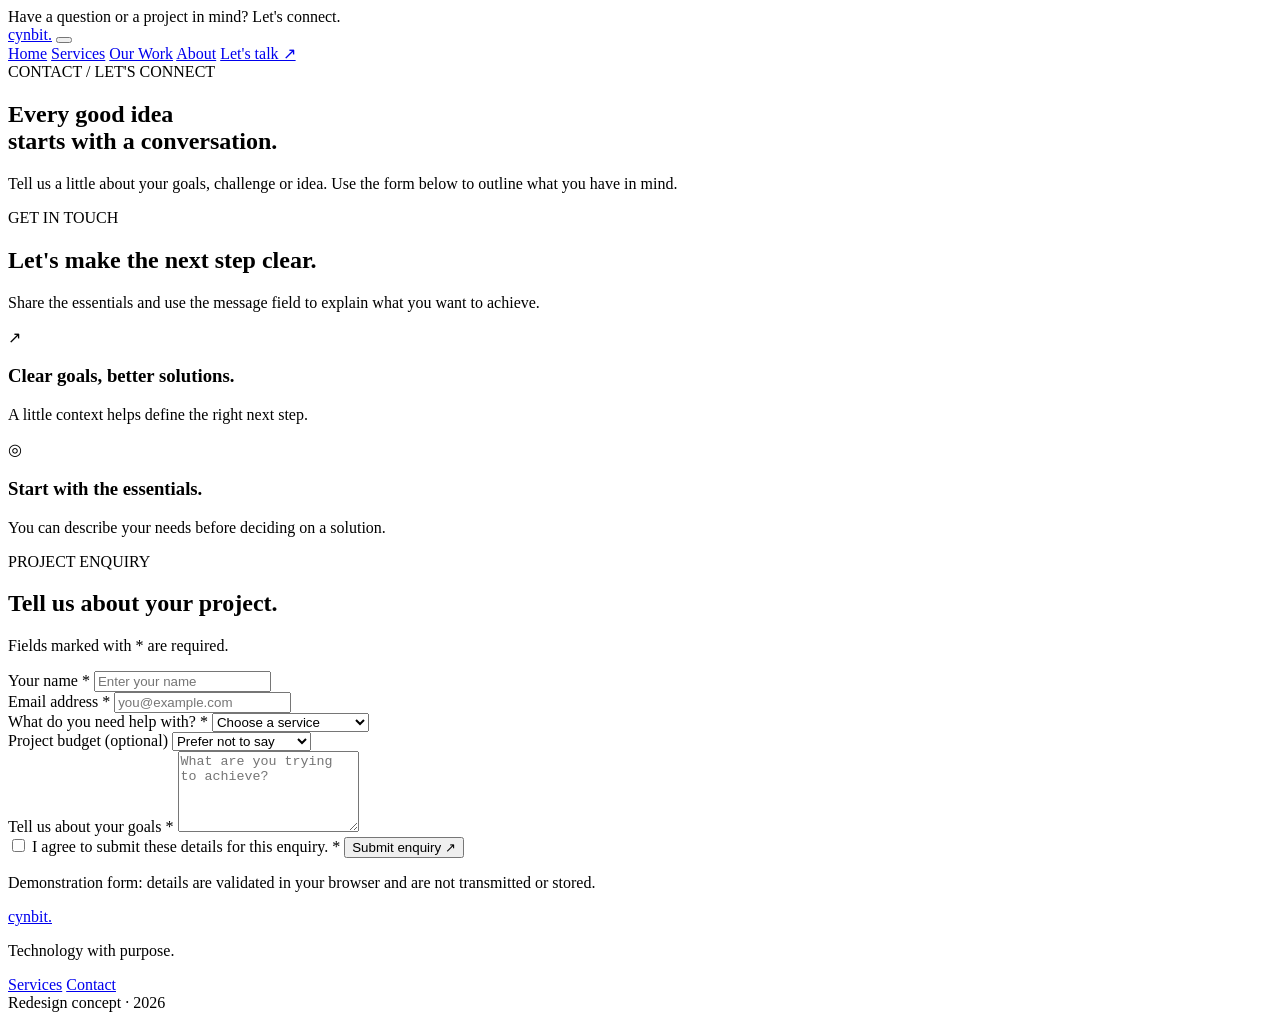
==== contact.html @ cee8443b "Add contact.html for project inquiries" ====
<!DOCTYPE html>
<html lang="en">
<head>
    <meta charset="UTF-8">
    <meta name="viewport" content="width=device-width, initial-scale=1.0">
    <meta name="description" content="Get in touch to discuss your project requirements.">
    <title>Contact | Cynbit Redesign</title>
    <link rel="preconnect" href="https://fonts.googleapis.com">
    <link rel="preconnect" href="https://fonts.gstatic.com" crossorigin>
    <link href="https://fonts.googleapis.com/css2?family=Inter:wght@400;500;600;700;800&display=swap" rel="stylesheet">
    <link rel="stylesheet" href="css/style.css">
    <script src="js/script.js" defer></script>
</head>
<body>

    <div class="announcement">
        Have a question or a project in mind? Let's connect.
    </div>

    <header class="site-header">
        <nav class="navbar container" aria-label="Main navigation">
            <a href="index.html" class="logo">cynbit<span>.</span></a>

            <button class="menu-toggle" aria-label="Open navigation"
                    aria-expanded="false" aria-controls="nav-links">
                <span></span><span></span>
            </button>

            <div class="nav-links" id="nav-links">
                <a href="index.html">Home</a>
                <a href="services.html">Services</a>
                <a href="index.html#projects">Our Work</a>
                <a href="index.html#about">About</a>
                <a href="contact.html" class="nav-cta active">Let's talk ↗</a>
            </div>
        </nav>
    </header>

    <main>
        <section class="inner-hero container contact-intro">
            <span class="section-label">CONTACT / LET'S CONNECT</span>
            <h1>Every good idea<br>starts with <span>a conversation.</span></h1>
            <p>
                Tell us a little about your goals, challenge or idea.
                Use the form below to outline what you have in mind.
            </p>
        </section>

        <section class="container contact-layout">
            <div class="contact-copy">
                <span class="section-label">GET IN TOUCH</span>
                <h2>Let's make the next step clear.</h2>
                <p>
                    Share the essentials and use the message field to explain
                    what you want to achieve.
                </p>

                <div class="contact-note">
                    <span class="contact-note-icon">↗</span>
                    <div>
                        <h3>Clear goals, better solutions.</h3>
                        <p>A little context helps define the right next step.</p>
                    </div>
                </div>

                <div class="contact-note">
                    <span class="contact-note-icon">◎</span>
                    <div>
                        <h3>Start with the essentials.</h3>
                        <p>You can describe your needs before deciding on a solution.</p>
                    </div>
                </div>
            </div>

            <form class="contact-form" id="contact-form">
                <div class="form-heading">
                    <span class="section-label">PROJECT ENQUIRY</span>
                    <h2>Tell us about your project.</h2>
                    <p>Fields marked with * are required.</p>
                </div>

                <div class="form-row">
                    <div class="form-group">
                        <label for="name">Your name *</label>
                        <input type="text" id="name" name="name"
                               placeholder="Enter your name"
                               autocomplete="name" minlength="2" required>
                    </div>

                    <div class="form-group">
                        <label for="email">Email address *</label>
                        <input type="email" id="email" name="email"
                               placeholder="you@example.com"
                               autocomplete="email" required>
                    </div>
                </div>

                <div class="form-group">
                    <label for="service">What do you need help with? *</label>
                    <select id="service" name="service" required>
                        <option value="">Choose a service</option>
                        <option value="AI & Automation">AI & Automation</option>
                        <option value="Software Development">Software Development</option>
                        <option value="Cloud & Infrastructure">Cloud & Infrastructure</option>
                        <option value="Digital Growth">Digital Growth</option>
                        <option value="Other">Other / Not sure yet</option>
                    </select>
                </div>

                <div class="form-group">
                    <label for="budget">Project budget (optional)</label>
                    <select id="budget" name="budget">
                        <option value="">Prefer not to say</option>
                        <option value="Under ₹25,000">Under ₹25,000</option>
                        <option value="₹25,000–₹1,00,000">₹25,000–₹1,00,000</option>
                        <option value="Above ₹1,00,000">Above ₹1,00,000</option>
                        <option value="To be discussed">To be discussed</option>
                    </select>
                </div>

                <div class="form-group">
                    <label for="message">Tell us about your goals *</label>
                    <textarea id="message" name="message" rows="5"
                              minlength="10"
                              placeholder="What are you trying to achieve?"
                              required></textarea>
                </div>

                <label class="consent-label">
                    <input type="checkbox" id="consent" name="consent" required>
                    <span>I agree to submit these details for this enquiry. *</span>
                </label>

                <button type="submit" class="btn btn-primary submit-btn">
                    Submit enquiry <span>↗</span>
                </button>

                <p class="form-status" id="form-status" role="status"
                   aria-live="polite"></p>
                <p class="form-disclaimer">
                    Demonstration form: details are validated in your browser
                    and are not transmitted or stored.
                </p>
            </form>
        </section>
    </main>

    <footer class="site-footer">
        <div class="container footer-inner">
            <a href="index.html" class="logo">cynbit<span>.</span></a>
            <p>Technology with purpose.</p>
            <div class="footer-links">
                <a href="services.html">Services</a>
                <a href="contact.html">Contact</a>
            </div>
            <span class="copyright">Redesign concept · 2026</span>
        </div>
    </footer>

</body>
</html>
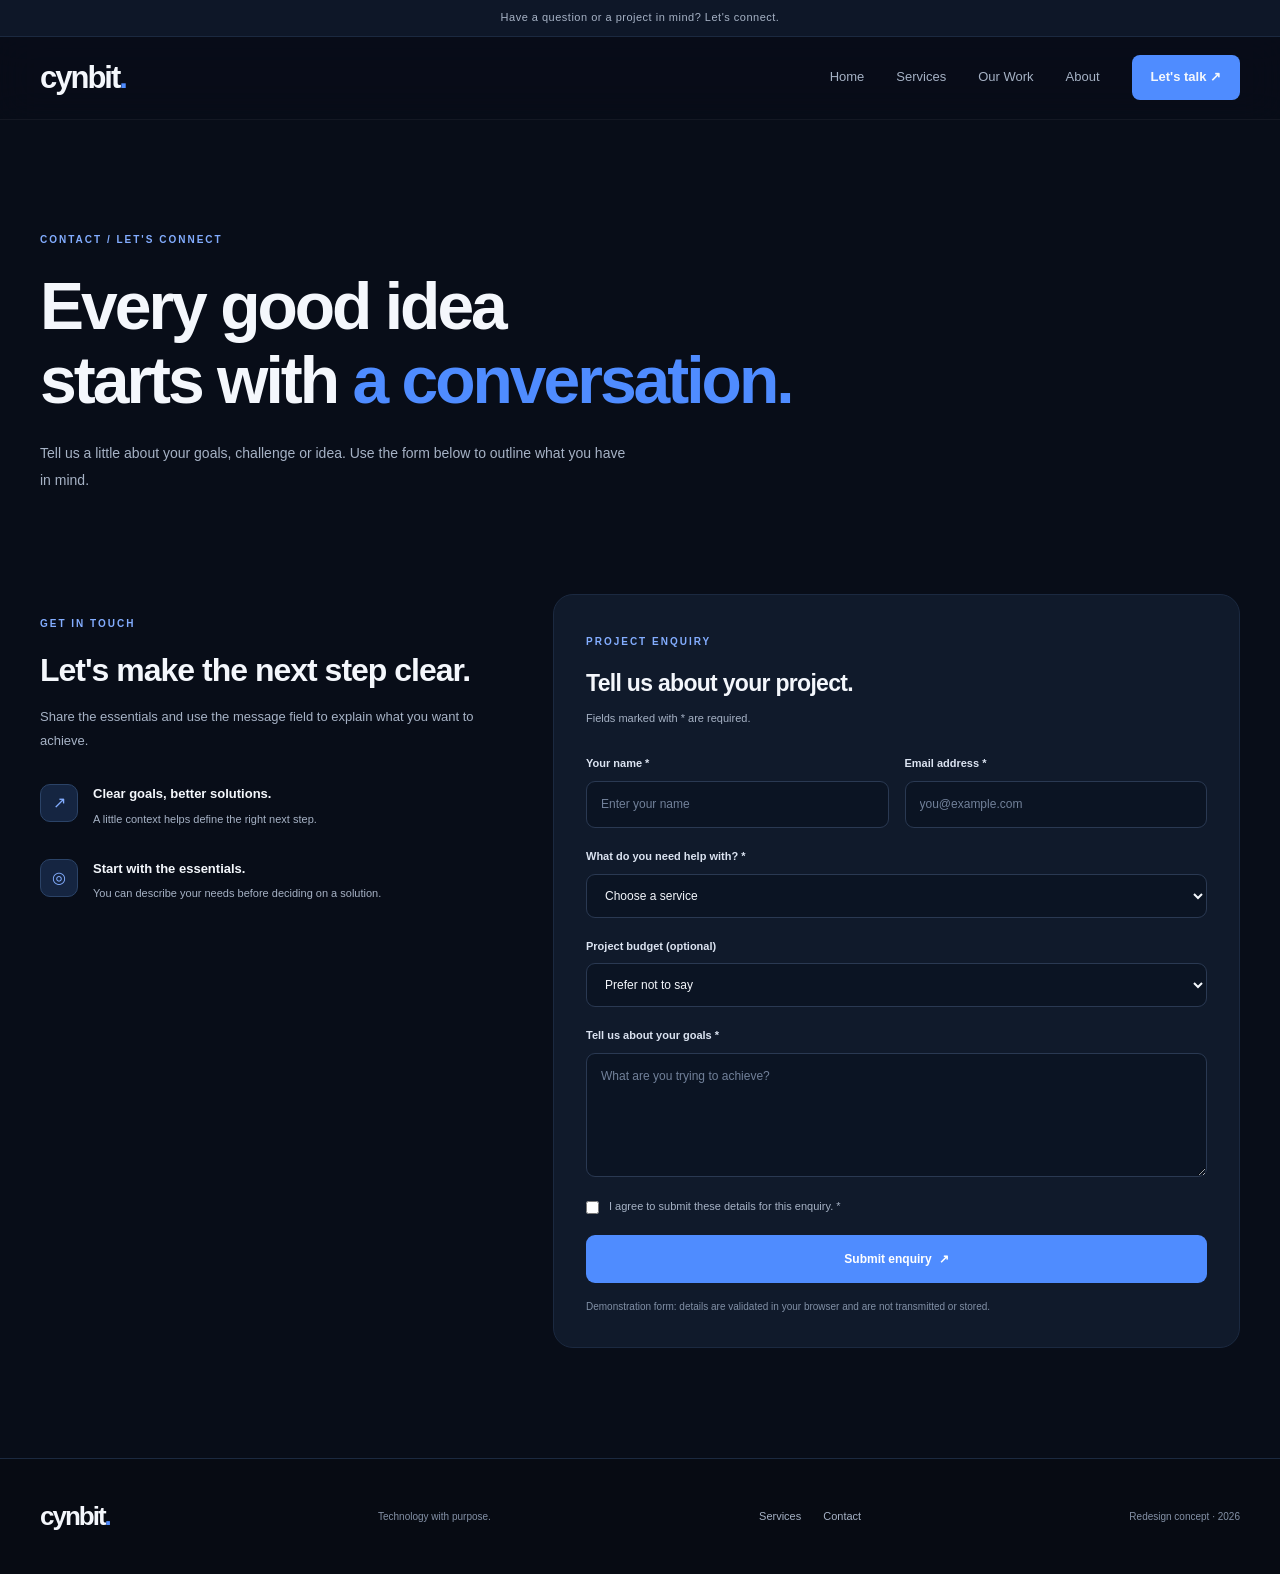
==== commit eccefa12: "Fix stylesheet link path in contact.html" ====
--- a/contact.html
+++ b/contact.html
@@ -9,7 +9,7 @@
     <link rel="preconnect" href="https://fonts.googleapis.com">
     <link rel="preconnect" href="https://fonts.gstatic.com" crossorigin>
     <link href="https://fonts.googleapis.com/css2?family=Inter:wght@400;500;600;700;800&display=swap" rel="stylesheet">
-    <link rel="stylesheet" href="css/style.css">
+    <link rel="stylesheet" href="style.css">
     <script src="js/script.js" defer></script>
 </head>
 <body>
--- a/style.css
+++ b/style.css
@@ -0,0 +1,1461 @@
+
+/* ==============================
+   CYNBIT REDESIGN
+   Main stylesheet
+================================= */
+
+:root {
+    --bg: #080d18;
+    --surface: #101a2b;
+    --surface-light: #142138;
+    --border: #1b2940;
+    --blue: #4f8cff;
+    --blue-light: #83adff;
+    --white: #f4f7fc;
+    --muted: #a6b2c5;
+    --radius: 18px;
+}
+
+* {
+    margin: 0;
+    padding: 0;
+    box-sizing: border-box;
+}
+
+html {
+    scroll-behavior: smooth;
+    scroll-padding-top: 100px;
+}
+
+body {
+    font-family: "Inter", sans-serif;
+    background: var(--bg);
+    color: var(--white);
+    line-height: 1.6;
+    overflow-x: hidden;
+}
+
+a {
+    color: inherit;
+    text-decoration: none;
+}
+
+button,
+input,
+textarea,
+select {
+    font: inherit;
+}
+
+button,
+a {
+    -webkit-tap-highlight-color: transparent;
+}
+
+button:focus-visible,
+a:focus-visible,
+input:focus-visible,
+textarea:focus-visible,
+select:focus-visible {
+    outline: 2px solid var(--blue-light);
+    outline-offset: 4px;
+}
+
+::selection {
+    background: var(--blue);
+    color: white;
+}
+
+.container {
+    width: min(1200px, calc(100% - 48px));
+    margin-inline: auto;
+}
+
+.announcement {
+    padding: 9px 16px;
+    text-align: center;
+    background: #0e1728;
+    color: var(--muted);
+    border-bottom: 1px solid var(--border);
+    font-size: 11px;
+    letter-spacing: 0.5px;
+}
+
+/* Navigation */
+
+.site-header {
+    position: sticky;
+    top: 0;
+    z-index: 100;
+    background: rgba(8, 13, 24, 0.88);
+    backdrop-filter: blur(18px);
+    border-bottom: 1px solid rgba(255, 255, 255, 0.05);
+}
+
+.navbar {
+    min-height: 82px;
+    display: flex;
+    align-items: center;
+    justify-content: space-between;
+    gap: 30px;
+}
+
+.logo {
+    font-size: 31px;
+    font-weight: 800;
+    letter-spacing: -2px;
+}
+
+.logo span {
+    color: var(--blue);
+}
+
+.nav-links {
+    display: flex;
+    align-items: center;
+    gap: 32px;
+}
+
+.nav-links > a:not(.nav-cta) {
+    color: var(--muted);
+    font-size: 13px;
+    transition: color 0.25s ease;
+}
+
+.nav-links > a:hover,
+.nav-links > a.active {
+    color: var(--white);
+}
+
+.nav-cta {
+    background: var(--blue);
+    color: white;
+    padding: 12px 19px;
+    border-radius: 8px;
+    font-size: 13px;
+    font-weight: 600;
+    transition: background 0.25s, transform 0.25s;
+}
+
+.nav-cta:hover,
+.btn-primary:hover {
+    background: #3979ed;
+    transform: translateY(-2px);
+}
+
+.nav-cta span,
+.btn span {
+    margin-left: 7px;
+}
+
+.menu-toggle {
+    display: none;
+    background: transparent;
+    border: 1px solid var(--border);
+    border-radius: 9px;
+    padding: 10px;
+    cursor: pointer;
+}
+
+.menu-toggle span {
+    display: block;
+    width: 22px;
+    height: 2px;
+    background: var(--white);
+    margin: 5px 0;
+}
+
+/* Hero */
+
+.hero {
+    min-height: 650px;
+    display: grid;
+    grid-template-columns: 1.08fr 0.92fr;
+    align-items: center;
+    gap: 35px;
+    padding-top: 80px;
+    padding-bottom: 95px;
+}
+
+.hero-content {
+    position: relative;
+    z-index: 2;
+}
+
+.eyebrow,
+.section-label {
+    display: inline-flex;
+    align-items: center;
+    gap: 10px;
+    color: var(--blue-light);
+    font-size: 10px;
+    font-weight: 700;
+    letter-spacing: 2px;
+}
+
+.status-dot {
+    width: 7px;
+    height: 7px;
+    background: #65d9a3;
+    border-radius: 50%;
+    box-shadow: 0 0 12px rgba(101, 217, 163, 0.5);
+}
+
+.hero h1 {
+    margin-top: 25px;
+    font-size: clamp(39px, 4.4vw, 62px);
+    font-weight: 700;
+    line-height: 1.13;
+    letter-spacing: -3px;
+}
+
+.hero h1 span,
+.final-cta h2 span {
+    color: var(--blue);
+}
+
+.hero-description {
+    max-width: 510px;
+    margin-top: 24px;
+    color: var(--muted);
+    font-size: 15px;
+    line-height: 1.9;
+}
+
+.hero-actions {
+    display: flex;
+    flex-wrap: wrap;
+    gap: 13px;
+    margin-top: 31px;
+}
+
+.btn {
+    display: inline-flex;
+    justify-content: center;
+    align-items: center;
+    min-height: 48px;
+    padding: 13px 19px;
+    border-radius: 9px;
+    font-size: 12px;
+    font-weight: 600;
+    transition: transform 0.25s, background 0.25s, border-color 0.25s;
+}
+
+.btn-primary {
+    color: white;
+    background: var(--blue);
+}
+
+.btn-secondary {
+    border: 1px solid var(--border);
+    color: var(--white);
+}
+
+.btn-secondary:hover {
+    border-color: var(--blue);
+    transform: translateY(-2px);
+}
+
+.hero-note {
+    display: flex;
+    align-items: center;
+    gap: 12px;
+    margin-top: 37px;
+    color: #7f8da4;
+    font-size: 11px;
+}
+
+.note-line {
+    width: 30px;
+    height: 1px;
+    background: var(--blue);
+}
+
+/* Abstract hero visual */
+
+.hero-visual {
+    min-height: 440px;
+    position: relative;
+    display: grid;
+    place-items: center;
+    isolation: isolate;
+}
+
+.visual-glow {
+    position: absolute;
+    width: 300px;
+    height: 300px;
+    background: rgba(55, 111, 255, 0.17);
+    filter: blur(75px);
+    border-radius: 50%;
+    z-index: -1;
+}
+
+.orbit {
+    position: absolute;
+    border: 1px solid rgba(111, 153, 255, 0.19);
+    border-radius: 50%;
+    transform: rotate(-27deg);
+}
+
+.orbit-one {
+    width: 390px;
+    height: 205px;
+}
+
+.orbit-two {
+    width: 300px;
+    height: 410px;
+    transform: rotate(42deg);
+}
+
+.visual-center {
+    width: 180px;
+    height: 180px;
+    border: 1px solid rgba(131, 173, 255, 0.45);
+    background: radial-gradient(circle at 35% 25%, #203c70, #101b31 65%);
+    border-radius: 50%;
+    display: flex;
+    flex-direction: column;
+    justify-content: center;
+    align-items: center;
+    box-shadow: 0 0 70px rgba(79, 140, 255, 0.17),
+                inset 0 0 35px rgba(79, 140, 255, 0.1);
+    animation: float 5s ease-in-out infinite;
+}
+
+.center-symbol {
+    font-size: 72px;
+    line-height: 1;
+    font-weight: 800;
+    letter-spacing: -7px;
+    color: var(--white);
+}
+
+.center-label {
+    margin-top: 12px;
+    color: var(--blue-light);
+    font-size: 7px;
+    letter-spacing: 1.5px;
+}
+
+.floating-card {
+    position: absolute;
+    display: flex;
+    align-items: center;
+    gap: 12px;
+    padding: 15px;
+    background: rgba(16, 26, 43, 0.94);
+    border: 1px solid #263754;
+    border-radius: 12px;
+    box-shadow: 0 15px 45px rgba(0, 0, 0, 0.25);
+    backdrop-filter: blur(15px);
+}
+
+.floating-card strong,
+.floating-card small {
+    display: block;
+}
+
+.floating-card strong {
+    font-size: 11px;
+}
+
+.floating-card small {
+    margin-top: 4px;
+    color: var(--muted);
+    font-size: 9px;
+}
+
+.float-top {
+    top: 55px;
+    right: 0;
+    animation: float 5s ease-in-out infinite;
+}
+
+.float-bottom {
+    bottom: 60px;
+    left: 0;
+    animation: float 5s ease-in-out 1s infinite;
+}
+
+.mini-icon {
+    display: grid;
+    place-items: center;
+    width: 34px;
+    height: 34px;
+    border-radius: 9px;
+    background: #202c43;
+    color: var(--blue-light);
+    font-size: 19px;
+}
+
+.blue-icon {
+    color: #65d9a3;
+}
+
+.visual-coordinate {
+    position: absolute;
+    color: #566680;
+    font-size: 8px;
+    letter-spacing: 1.5px;
+}
+
+.coordinate-one {
+    left: 15px;
+    top: 20px;
+}
+
+.coordinate-two {
+    right: 15px;
+    bottom: 25px;
+}
+
+@keyframes float {
+    0%, 100% { transform: translateY(0); }
+    50% { transform: translateY(-9px); }
+}
+
+/* Trust strip */
+
+.trust-strip {
+    border-top: 1px solid var(--border);
+    border-bottom: 1px solid var(--border);
+    background: rgba(16, 26, 43, 0.35);
+}
+
+.trust-inner {
+    min-height: 75px;
+    display: flex;
+    justify-content: space-between;
+    align-items: center;
+    gap: 18px;
+    flex-wrap: wrap;
+}
+
+.trust-inner span {
+    color: #8593aa;
+    font-size: 9px;
+    font-weight: 600;
+    letter-spacing: 1.3px;
+}
+
+.trust-inner span:first-child {
+    color: var(--blue-light);
+}
+
+/* Shared sections */
+
+.section {
+    padding-top: 110px;
+    padding-bottom: 110px;
+}
+
+.section-heading {
+    display: flex;
+    justify-content: space-between;
+    align-items: flex-end;
+    gap: 35px;
+    margin-bottom: 42px;
+}
+
+.section-heading h2,
+.approach-copy h2 {
+    margin-top: 15px;
+    font-size: clamp(30px, 3.3vw, 43px);
+    line-height: 1.2;
+    letter-spacing: -1.6px;
+}
+
+.section-heading > p {
+    max-width: 360px;
+    color: var(--muted);
+    font-size: 13px;
+    line-height: 1.9;
+}
+
+/* Service cards */
+
+.services-grid {
+    display: grid;
+    grid-template-columns: repeat(2, minmax(0, 1fr));
+    gap: 18px;
+}
+
+.service-card {
+    display: flex;
+    flex-direction: column;
+    min-height: 285px;
+    padding: 27px;
+    background: var(--surface);
+    border: 1px solid var(--border);
+    border-radius: var(--radius);
+    transition: transform 0.3s ease, border-color 0.3s ease,
+                background 0.3s ease;
+}
+
+.service-card:hover {
+    transform: translateY(-6px);
+    border-color: #39588a;
+    background: #122039;
+}
+
+.card-top {
+    display: flex;
+    justify-content: space-between;
+    align-items: center;
+}
+
+.card-number,
+.project-category {
+    color: #8797b0;
+    font-size: 9px;
+    font-weight: 600;
+    letter-spacing: 1.5px;
+}
+
+.card-arrow {
+    color: var(--blue-light);
+    font-size: 18px;
+    transition: transform 0.25s;
+}
+
+.service-card:hover .card-arrow {
+    transform: translate(3px, -3px);
+}
+
+.service-icon {
+    display: grid;
+    place-items: center;
+    width: 48px;
+    height: 48px;
+    margin-top: 28px;
+    border: 1px solid #2b4367;
+    border-radius: 12px;
+    background: #152541;
+    color: var(--blue-light);
+    font-size: 21px;
+}
+
+.service-card h3 {
+    margin-top: 21px;
+    font-size: 19px;
+    letter-spacing: -0.5px;
+}
+
+.service-card p {
+    max-width: 390px;
+    margin-top: 9px;
+    color: var(--muted);
+    font-size: 12px;
+    line-height: 1.8;
+}
+
+.card-link {
+    display: flex;
+    justify-content: space-between;
+    align-items: center;
+    margin-top: auto;
+    padding-top: 24px;
+    color: var(--blue-light);
+    font-size: 11px;
+    font-weight: 600;
+}
+
+/* Projects */
+
+.projects-section {
+    background: #0b1220;
+    border-top: 1px solid rgba(255, 255, 255, 0.035);
+    border-bottom: 1px solid rgba(255, 255, 255, 0.035);
+}
+
+.projects-grid {
+    display: grid;
+    grid-template-columns: 1.15fr 0.85fr;
+    gap: 20px;
+}
+
+.project-card {
+    overflow: hidden;
+    background: var(--surface);
+    border: 1px solid var(--border);
+    border-radius: var(--radius);
+}
+
+.project-art {
+    min-height: 290px;
+    display: flex;
+    align-items: center;
+    justify-content: center;
+    position: relative;
+    overflow: hidden;
+}
+
+.art-one {
+    background:
+        radial-gradient(ellipse at 50% 10%, rgba(64, 115, 226, 0.23), transparent 65%),
+        #0e192c;
+}
+
+.dashboard-window {
+    width: 76%;
+    max-width: 440px;
+    border: 1px solid #334665;
+    border-radius: 11px;
+    overflow: hidden;
+    background: #101d31;
+    transform: perspective(900px) rotateY(-7deg) rotateX(3deg);
+    box-shadow: 0 25px 70px rgba(0, 0, 0, 0.3);
+}
+
+.window-top {
+    display: flex;
+    align-items: center;
+    gap: 5px;
+    padding: 12px;
+    border-bottom: 1px solid #273750;
+}
+
+.window-top > span {
+    width: 6px;
+    height: 6px;
+    background: #637894;
+    border-radius: 50%;
+}
+
+.window-top small {
+    margin-left: auto;
+    color: #8395af;
+    font-size: 8px;
+}
+
+.dashboard-body {
+    display: flex;
+    min-height: 165px;
+}
+
+.dashboard-side {
+    width: 20%;
+    border-right: 1px solid #273750;
+    background: repeating-linear-gradient(
+        to bottom,
+        transparent 0 17px,
+        rgba(131, 173, 255, 0.12) 17px 19px
+    );
+}
+
+.dashboard-content {
+    flex: 1;
+    padding: 16px;
+}
+
+.fake-heading {
+    width: 43%;
+    height: 7px;
+    border-radius: 5px;
+    background: #a4bce4;
+}
+
+.fake-metrics {
+    display: flex;
+    gap: 8px;
+    margin-top: 17px;
+}
+
+.fake-metrics span {
+    height: 30px;
+    flex: 1;
+    border: 1px solid #304564;
+    border-radius: 5px;
+    background: #162842;
+}
+
+.chart {
+    display: flex;
+    align-items: flex-end;
+    gap: 8px;
+    height: 65px;
+    padding: 8px 10px 0;
+    margin-top: 13px;
+    border-bottom: 1px solid #334765;
+}
+
+.chart i {
+    flex: 1;
+    border-radius: 3px 3px 0 0;
+    background: linear-gradient(#4f8cff, #26477c);
+}
+
+.chart i:nth-child(1) { height: 30%; }
+.chart i:nth-child(2) { height: 50%; }
+.chart i:nth-child(3) { height: 40%; }
+.chart i:nth-child(4) { height: 75%; }
+.chart i:nth-child(5) { height: 55%; }
+.chart i:nth-child(6) { height: 85%; }
+.chart i:nth-child(7) { height: 65%; }
+.chart i:nth-child(8) { height: 100%; }
+
+.art-two {
+    flex-direction: column;
+    gap: 8px;
+    background:
+        radial-gradient(ellipse at 50% 45%, rgba(48, 91, 172, 0.2), transparent 65%),
+        #101b2d;
+}
+
+.system-node {
+    width: 155px;
+    padding: 13px;
+    text-align: center;
+    border: 1px solid #355582;
+    border-radius: 8px;
+    background: #152743;
+    color: #c9d9f7;
+    font-size: 10px;
+    letter-spacing: 1.5px;
+}
+
+.node-b {
+    background: #1b3152;
+    border-color: var(--blue);
+}
+
+.system-line {
+    width: 1px;
+    height: 16px;
+    background: var(--blue);
+}
+
+.system-caption {
+    position: absolute;
+    bottom: 20px;
+    color: #8497b7;
+    font-size: 8px;
+    letter-spacing: 2px;
+}
+
+.project-info {
+    display: flex;
+    justify-content: space-between;
+    align-items: center;
+    gap: 15px;
+    padding: 22px;
+}
+
+.project-info h3 {
+    margin-top: 9px;
+    font-size: 16px;
+}
+
+.project-arrow {
+    color: var(--blue-light);
+    font-size: 20px;
+}
+
+.disclaimer {
+    margin-top: 18px;
+    color: #8491a6;
+    font-size: 10px;
+}
+
+/* Approach section */
+
+.approach-panel {
+    display: grid;
+    grid-template-columns: 1fr 0.85fr;
+    gap: 65px;
+    padding: 55px;
+    border: 1px solid var(--border);
+    border-radius: 22px;
+    background:
+        radial-gradient(ellipse at 0% 0%, rgba(79, 140, 255, 0.1), transparent 55%),
+        var(--surface);
+}
+
+.approach-copy h2 {
+    max-width: 480px;
+    margin-bottom: 18px;
+}
+
+.approach-copy > p {
+    max-width: 450px;
+    margin-bottom: 25px;
+    color: var(--muted);
+    font-size: 13px;
+    line-height: 1.9;
+}
+
+.steps-list {
+    display: flex;
+    flex-direction: column;
+}
+
+.step {
+    display: flex;
+    gap: 20px;
+    padding: 17px 0;
+    border-bottom: 1px solid var(--border);
+}
+
+.step:last-child {
+    border-bottom: 0;
+}
+
+.step > span {
+    color: var(--blue-light);
+    font-size: 11px;
+    font-weight: 700;
+}
+
+.step h3 {
+    font-size: 14px;
+}
+
+.step p {
+    margin-top: 4px;
+    color: var(--muted);
+    font-size: 11px;
+}
+
+/* Final CTA */
+
+.final-cta {
+    padding-top: 70px;
+    padding-bottom: 110px;
+    text-align: center;
+}
+
+.final-cta h2 {
+    margin-top: 20px;
+    font-size: clamp(38px, 5vw, 57px);
+    line-height: 1.16;
+    letter-spacing: -2px;
+}
+
+.final-cta p {
+    max-width: 450px;
+    margin: 18px auto 25px;
+    color: var(--muted);
+    font-size: 13px;
+}
+
+/* Footer */
+
+.site-footer {
+    border-top: 1px solid var(--border);
+    background: #070b13;
+}
+
+.footer-inner {
+    min-height: 115px;
+    display: flex;
+    align-items: center;
+    justify-content: space-between;
+    flex-wrap: wrap;
+    gap: 18px;
+    padding-top: 25px;
+    padding-bottom: 25px;
+}
+
+.footer-inner .logo {
+    font-size: 26px;
+}
+
+.footer-inner > p,
+.copyright {
+    color: #8491a6;
+    font-size: 10px;
+}
+
+.footer-links {
+    display: flex;
+    gap: 22px;
+}
+
+.footer-links a {
+    color: var(--muted);
+    font-size: 11px;
+}
+
+.footer-links a:hover {
+    color: var(--blue-light);
+}
+
+/* Scroll reveal animation */
+
+/* Scroll reveal animation (only active when JS is running) */
+
+.js .reveal {
+    opacity: 0;
+    transform: translateY(18px);
+    transition: opacity 0.7s ease, transform 0.7s ease;
+}
+
+.js .reveal.visible {
+    opacity: 1;
+    transform: translateY(0);
+}
+
+/* Reduced motion accessibility */
+
+@media (prefers-reduced-motion: reduce) {
+    *,
+    *::before,
+    *::after {
+        scroll-behavior: auto !important;
+        animation-duration: 0.01ms !important;
+        animation-iteration-count: 1 !important;
+        transition-duration: 0.01ms !important;
+    }
+
+        .js .reveal {
+        opacity: 1;
+        transform: none;
+    }
+}
+
+/* Tablet */
+
+@media (max-width: 900px) {
+    .nav-links {
+        gap: 19px;
+    }
+
+    .hero {
+        grid-template-columns: 1fr 0.8fr;
+        gap: 10px;
+    }
+
+    .hero h1 {
+        font-size: clamp(36px, 5vw, 48px);
+        letter-spacing: -2px;
+    }
+
+    .hero-visual {
+        transform: scale(0.88);
+    }
+
+    .approach-panel {
+        gap: 35px;
+        padding: 35px;
+    }
+}
+
+/* Mobile navigation and layouts */
+
+@media (max-width: 680px) {
+    .container {
+        width: min(100% - 32px, 560px);
+    }
+
+    .announcement {
+        font-size: 9px;
+    }
+
+    .navbar {
+        min-height: 70px;
+    }
+
+    .logo {
+        font-size: 28px;
+    }
+
+    .menu-toggle {
+        display: block;
+    }
+
+    .nav-links {
+        display: none;
+        position: absolute;
+        top: 70px;
+        left: 0;
+        right: 0;
+        padding: 22px 24px 26px;
+        flex-direction: column;
+        align-items: stretch;
+        gap: 0;
+        background: #0c1423;
+        border-bottom: 1px solid var(--border);
+    }
+
+    .nav-links.open {
+        display: flex;
+    }
+
+    .nav-links > a:not(.nav-cta) {
+        padding: 13px 0;
+        border-bottom: 1px solid rgba(255, 255, 255, 0.05);
+    }
+
+    .nav-cta {
+        margin-top: 15px;
+        text-align: center;
+    }
+
+    .hero {
+        min-height: auto;
+        grid-template-columns: 1fr;
+        padding-top: 70px;
+        padding-bottom: 55px;
+        gap: 10px;
+    }
+
+    .hero h1 {
+        font-size: clamp(37px, 9vw, 50px);
+        letter-spacing: -2px;
+    }
+
+    .hero-description {
+        font-size: 13px;
+    }
+
+    .hero-visual {
+        min-height: 340px;
+        transform: scale(0.9);
+        margin: -5px -15px 0;
+    }
+
+    .orbit-one {
+        width: 310px;
+        height: 170px;
+    }
+
+    .orbit-two {
+        width: 250px;
+        height: 330px;
+    }
+
+    .visual-center {
+        width: 150px;
+        height: 150px;
+    }
+
+    .center-symbol {
+        font-size: 60px;
+    }
+
+    .float-top {
+        right: 0;
+        top: 40px;
+    }
+
+    .float-bottom {
+        left: 0;
+        bottom: 30px;
+    }
+
+    .trust-inner {
+        justify-content: center;
+        padding-top: 20px;
+        padding-bottom: 20px;
+        gap: 17px 22px;
+    }
+
+    .trust-inner span {
+        font-size: 8px;
+    }
+
+    .section {
+        padding-top: 75px;
+        padding-bottom: 75px;
+    }
+
+    .section-heading {
+        flex-direction: column;
+        align-items: flex-start;
+        gap: 15px;
+        margin-bottom: 28px;
+    }
+
+    .section-heading h2,
+    .approach-copy h2 {
+        font-size: 33px;
+    }
+
+    .section-heading > p {
+        font-size: 12px;
+    }
+
+    .services-grid,
+    .projects-grid {
+        grid-template-columns: 1fr;
+    }
+
+    .service-card {
+        min-height: 265px;
+        padding: 23px;
+    }
+
+    .project-art {
+        min-height: 245px;
+    }
+
+    .approach-panel {
+        grid-template-columns: 1fr;
+        gap: 30px;
+        padding: 27px 22px;
+    }
+
+    .final-cta {
+        padding-top: 50px;
+        padding-bottom: 75px;
+    }
+
+    .final-cta h2 {
+        font-size: 39px;
+    }
+
+    .footer-inner {
+        justify-content: center;
+        text-align: center;
+        flex-direction: column;
+        gap: 12px;
+    }
+}
+
+/* Small phones */
+
+@media (max-width: 380px) {
+    .hero-actions {
+        flex-direction: column;
+    }
+
+    .hero-actions .btn {
+        width: 100%;
+    }
+
+    .floating-card {
+        padding: 10px;
+        gap: 8px;
+    }
+
+    .floating-card strong {
+        font-size: 9px;
+    }
+
+    .floating-card small {
+        font-size: 8px;
+    }
+}
+
+/* ==============================
+   INNER PAGES
+================================= */
+
+.inner-hero {
+    padding-top: 105px;
+    padding-bottom: 65px;
+}
+
+.inner-hero h1 {
+    margin-top: 20px;
+    font-size: clamp(42px, 6vw, 66px);
+    line-height: 1.12;
+    letter-spacing: -3px;
+}
+
+.inner-hero h1 span {
+    color: var(--blue);
+}
+
+.inner-hero > p {
+    max-width: 600px;
+    margin-top: 22px;
+    margin-bottom: 26px;
+    color: var(--muted);
+    font-size: 14px;
+    line-height: 1.9;
+}
+
+.service-details {
+    padding-top: 25px;
+}
+
+.detail-card {
+    display: grid;
+    grid-template-columns: 65px 1fr 100px;
+    align-items: start;
+    gap: 25px;
+    padding: 38px 30px;
+    margin-bottom: 18px;
+    border: 1px solid var(--border);
+    border-radius: var(--radius);
+    background: var(--surface);
+    scroll-margin-top: 110px;
+    transition: border-color 0.25s, transform 0.25s;
+}
+
+.detail-card:hover {
+    border-color: #39588a;
+    transform: translateY(-3px);
+}
+
+.detail-number {
+    color: var(--blue-light);
+    font-size: 13px;
+    font-weight: 700;
+}
+
+.detail-content h2 {
+    margin-top: 10px;
+    font-size: 25px;
+    letter-spacing: -0.8px;
+}
+
+.detail-content > p {
+    max-width: 600px;
+    margin-top: 12px;
+    color: var(--muted);
+    font-size: 13px;
+    line-height: 1.9;
+}
+
+.detail-content ul {
+    margin-top: 20px;
+    padding-left: 18px;
+    color: #c2cddd;
+    font-size: 12px;
+    line-height: 2.1;
+}
+
+.detail-content li::marker {
+    color: var(--blue);
+}
+
+.detail-symbol {
+    display: grid;
+    place-items: center;
+    width: 78px;
+    height: 78px;
+    border: 1px solid #2b4367;
+    border-radius: 17px;
+    background: #152541;
+    color: var(--blue-light);
+    font-size: 30px;
+}
+
+.contact-intro {
+    padding-bottom: 40px;
+}
+
+.contact-layout {
+    display: grid;
+    grid-template-columns: 0.8fr 1.2fr;
+    gap: 55px;
+    align-items: start;
+    padding-top: 35px;
+    padding-bottom: 110px;
+}
+
+.contact-copy {
+    padding-top: 15px;
+}
+
+.contact-copy h2 {
+    margin-top: 15px;
+    font-size: 32px;
+    line-height: 1.25;
+    letter-spacing: -1px;
+}
+
+.contact-copy > p {
+    margin-top: 15px;
+    color: var(--muted);
+    font-size: 13px;
+    line-height: 1.9;
+}
+
+.contact-note {
+    display: flex;
+    gap: 15px;
+    margin-top: 30px;
+}
+
+.contact-note-icon {
+    flex-shrink: 0;
+    display: grid;
+    place-items: center;
+    width: 38px;
+    height: 38px;
+    border: 1px solid #2b4367;
+    border-radius: 10px;
+    background: #152541;
+    color: var(--blue-light);
+}
+
+.contact-note h3 {
+    font-size: 13px;
+}
+
+.contact-note p {
+    margin-top: 5px;
+    color: var(--muted);
+    font-size: 11px;
+    line-height: 1.7;
+}
+
+.contact-form {
+    padding: 32px;
+    border: 1px solid var(--border);
+    border-radius: 20px;
+    background: var(--surface);
+}
+
+.form-heading {
+    margin-bottom: 28px;
+}
+
+.form-heading h2 {
+    margin-top: 12px;
+    font-size: 23px;
+    letter-spacing: -0.7px;
+}
+
+.form-heading p {
+    margin-top: 8px;
+    color: var(--muted);
+    font-size: 11px;
+}
+
+.form-row {
+    display: grid;
+    grid-template-columns: 1fr 1fr;
+    gap: 16px;
+}
+
+.form-group {
+    display: flex;
+    flex-direction: column;
+    gap: 8px;
+    margin-bottom: 20px;
+}
+
+.form-group label {
+    color: #dbe3f1;
+    font-size: 11px;
+    font-weight: 600;
+}
+
+.form-group input,
+.form-group select,
+.form-group textarea {
+    width: 100%;
+    padding: 13px 14px;
+    border: 1px solid #2a3952;
+    border-radius: 9px;
+    background: #0b1423;
+    color: var(--white);
+    font-size: 12px;
+    transition: border-color 0.2s;
+}
+
+.form-group input::placeholder,
+.form-group textarea::placeholder {
+    color: #718099;
+}
+
+.form-group input:focus,
+.form-group select:focus,
+.form-group textarea:focus {
+    border-color: var(--blue);
+    outline: 2px solid rgba(79, 140, 255, 0.15);
+}
+
+.form-group select {
+    color-scheme: dark;
+}
+
+.form-group textarea {
+    resize: vertical;
+    min-height: 120px;
+}
+
+.consent-label {
+    display: flex;
+    align-items: flex-start;
+    gap: 10px;
+    margin: 3px 0 20px;
+    color: var(--muted);
+    font-size: 11px;
+    line-height: 1.7;
+}
+
+.consent-label input {
+    margin-top: 4px;
+    accent-color: var(--blue);
+}
+
+.submit-btn {
+    width: 100%;
+    border: 0;
+    cursor: pointer;
+}
+
+.form-status {
+    margin-top: 15px;
+    font-size: 12px;
+    line-height: 1.7;
+}
+
+.form-status.success {
+    color: #70e0ad;
+}
+
+.form-status.error {
+    color: #ff9b9b;
+}
+
+.form-disclaimer {
+    margin-top: 12px;
+    color: #8190a6;
+    font-size: 10px;
+    line-height: 1.7;
+}
+
+@media (max-width: 680px) {
+    .inner-hero {
+        padding-top: 75px;
+        padding-bottom: 40px;
+    }
+
+    .inner-hero h1 {
+        font-size: 43px;
+        letter-spacing: -2px;
+    }
+
+    .detail-card {
+        grid-template-columns: 35px 1fr;
+        gap: 15px;
+        padding: 25px 18px;
+    }
+
+    .detail-content h2 {
+        font-size: 21px;
+    }
+
+    .detail-symbol {
+        grid-column: 2;
+        grid-row: 1;
+        width: 48px;
+        height: 48px;
+        font-size: 20px;
+        margin-bottom: 5px;
+    }
+
+    .contact-layout {
+        grid-template-columns: 1fr;
+        gap: 35px;
+        padding-top: 15px;
+        padding-bottom: 75px;
+    }
+
+    .contact-form {
+        padding: 22px 17px;
+    }
+
+    .form-row {
+        grid-template-columns: 1fr;
+        gap: 0;
+    }
+}
